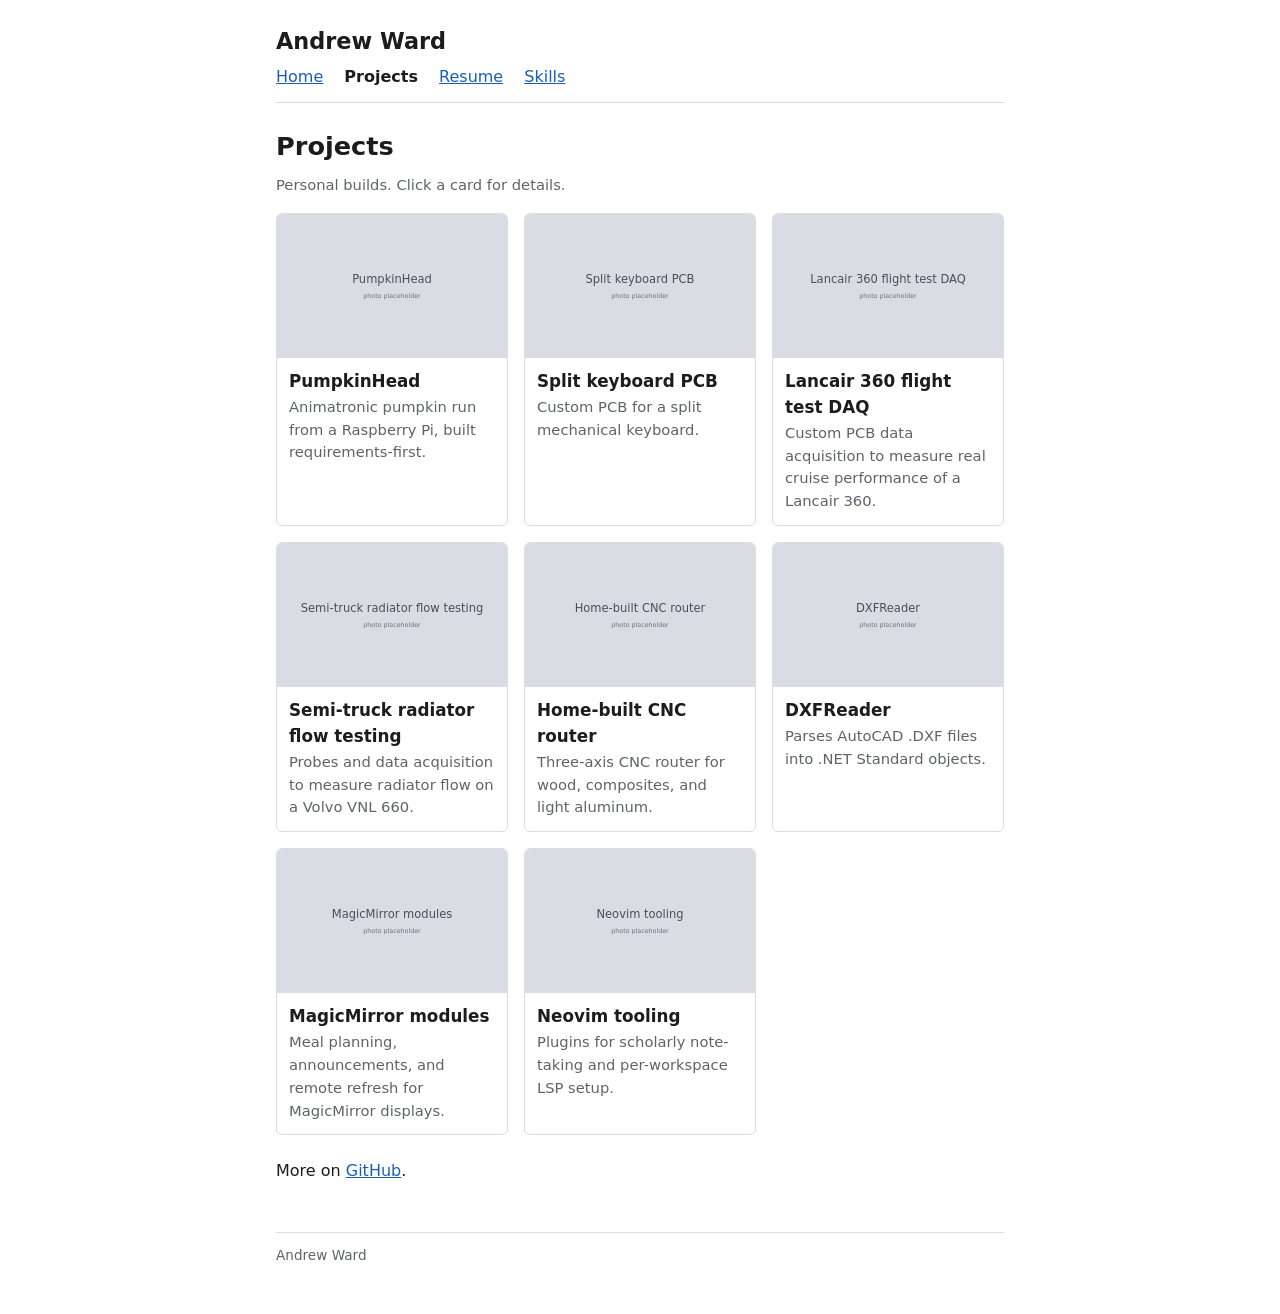
==== projects/index.html @ 2b76e6ec "Project cards with per-project pages; contact in header; swap in no-contact resume PDF - projects/in" ====
<!doctype html>
<html lang="en">
<head>
  <meta charset="utf-8">
  <meta name="viewport" content="width=device-width, initial-scale=1">
  <title>Projects · Andrew Ward</title>
  <link rel="stylesheet" href="../style.css">
</head>
<body>
  <header>
    <a class="name" href="../index.html">Andrew Ward</a>
    <nav>
      <a href="../index.html">Home</a>
      <a href="../projects/index.html" aria-current="page">Projects</a>
      <a href="../resume.html">Resume</a>
      <a href="../skills.html">Skills</a>
    </nav>
  </header>

  <main>
    <h1>Projects</h1>
    <p class="meta">Personal builds. Click a card for details.</p>

    <div class="cards">
      <a class="card" href="pumpkinhead/index.html">
        <img src="pumpkinhead/cover.svg" alt="PumpkinHead">
        <h3>PumpkinHead</h3>
        <p>Animatronic pumpkin run from a Raspberry Pi, built requirements-first.</p>
      </a>
      <a class="card" href="split-keyboard/index.html">
        <img src="split-keyboard/cover.svg" alt="Split keyboard PCB">
        <h3>Split keyboard PCB</h3>
        <p>Custom PCB for a split mechanical keyboard.</p>
      </a>
      <a class="card" href="lancair-daq/index.html">
        <img src="lancair-daq/cover.svg" alt="Lancair 360 flight test DAQ">
        <h3>Lancair 360 flight test DAQ</h3>
        <p>Custom PCB data acquisition to measure real cruise performance of a Lancair 360.</p>
      </a>
      <a class="card" href="radiator-testing/index.html">
        <img src="radiator-testing/cover.svg" alt="Semi-truck radiator flow testing">
        <h3>Semi-truck radiator flow testing</h3>
        <p>Probes and data acquisition to measure radiator flow on a Volvo VNL 660.</p>
      </a>
      <a class="card" href="cnc-router/index.html">
        <img src="cnc-router/cover.svg" alt="Home-built CNC router">
        <h3>Home-built CNC router</h3>
        <p>Three-axis CNC router for wood, composites, and light aluminum.</p>
      </a>
      <a class="card" href="dxfreader/index.html">
        <img src="dxfreader/cover.svg" alt="DXFReader">
        <h3>DXFReader</h3>
        <p>Parses AutoCAD .DXF files into .NET Standard objects.</p>
      </a>
      <a class="card" href="magicmirror/index.html">
        <img src="magicmirror/cover.svg" alt="MagicMirror modules">
        <h3>MagicMirror modules</h3>
        <p>Meal planning, announcements, and remote refresh for MagicMirror displays.</p>
      </a>
      <a class="card" href="neovim/index.html">
        <img src="neovim/cover.svg" alt="Neovim tooling">
        <h3>Neovim tooling</h3>
        <p>Plugins for scholarly note-taking and per-workspace LSP setup.</p>
      </a>
    </div>

    <p>More on <a href="https://github.com/asward">GitHub</a>.</p>
  </main>

  <footer>Andrew Ward</footer>
</body>
</html>
---- style.css ----
:root {
  --fg: #1c1c1c;
  --muted: #5f6368;
  --bg: #ffffff;
  --rule: #dddddd;
  --link: #1a5fb4;
}

@media (prefers-color-scheme: dark) {
  :root {
    --fg: #e6e6e6;
    --muted: #a0a0a0;
    --bg: #151515;
    --rule: #333333;
    --link: #78aeed;
  }
}

* { box-sizing: border-box; }

body {
  margin: 0 auto;
  max-width: 760px;
  padding: 0 16px 48px;
  font: 16px/1.55 system-ui, -apple-system, "Segoe UI", Roboto, sans-serif;
  color: var(--fg);
  background: var(--bg);
}

header {
  padding: 24px 0 12px;
  border-bottom: 1px solid var(--rule);
  margin-bottom: 24px;
}

header .name {
  font-size: 1.4rem;
  font-weight: 700;
  color: var(--fg);
  text-decoration: none;
}

header .contact { color: var(--muted); margin-left: 6px; }

nav { margin-top: 6px; }

.cards {
  display: grid;
  grid-template-columns: repeat(auto-fill, minmax(220px, 1fr));
  gap: 16px;
  margin: 16px 0 24px;
}

.card {
  display: block;
  border: 1px solid var(--rule);
  border-radius: 6px;
  overflow: hidden;
  color: var(--fg);
  text-decoration: none;
}

.card:hover { border-color: var(--link); }
.card img { display: block; width: 100%; aspect-ratio: 8 / 5; object-fit: cover; }
.card h3 { margin: 10px 12px 2px; }
.card p { margin: 0 12px 12px; color: var(--muted); font-size: 0.92rem; }

img.hero { display: block; width: 100%; height: auto; border-radius: 6px; margin: 12px 0; }
nav a { margin-right: 16px; }
nav a[aria-current="page"] { color: var(--fg); font-weight: 600; text-decoration: none; }

a { color: var(--link); }

h1 { font-size: 1.6rem; margin: 0 0 8px; }
h2 { font-size: 1.2rem; margin: 32px 0 8px; border-bottom: 1px solid var(--rule); padding-bottom: 4px; }
h3 { font-size: 1.05rem; margin: 20px 0 2px; }

.meta { color: var(--muted); font-size: 0.92rem; margin: 0 0 6px; }

ul { padding-left: 20px; }
li { margin: 4px 0; }

dl.skills dt { font-weight: 600; margin-top: 12px; }
dl.skills dd { margin: 2px 0 0; }

footer {
  margin-top: 48px;
  padding-top: 12px;
  border-top: 1px solid var(--rule);
  color: var(--muted);
  font-size: 0.85rem;
}
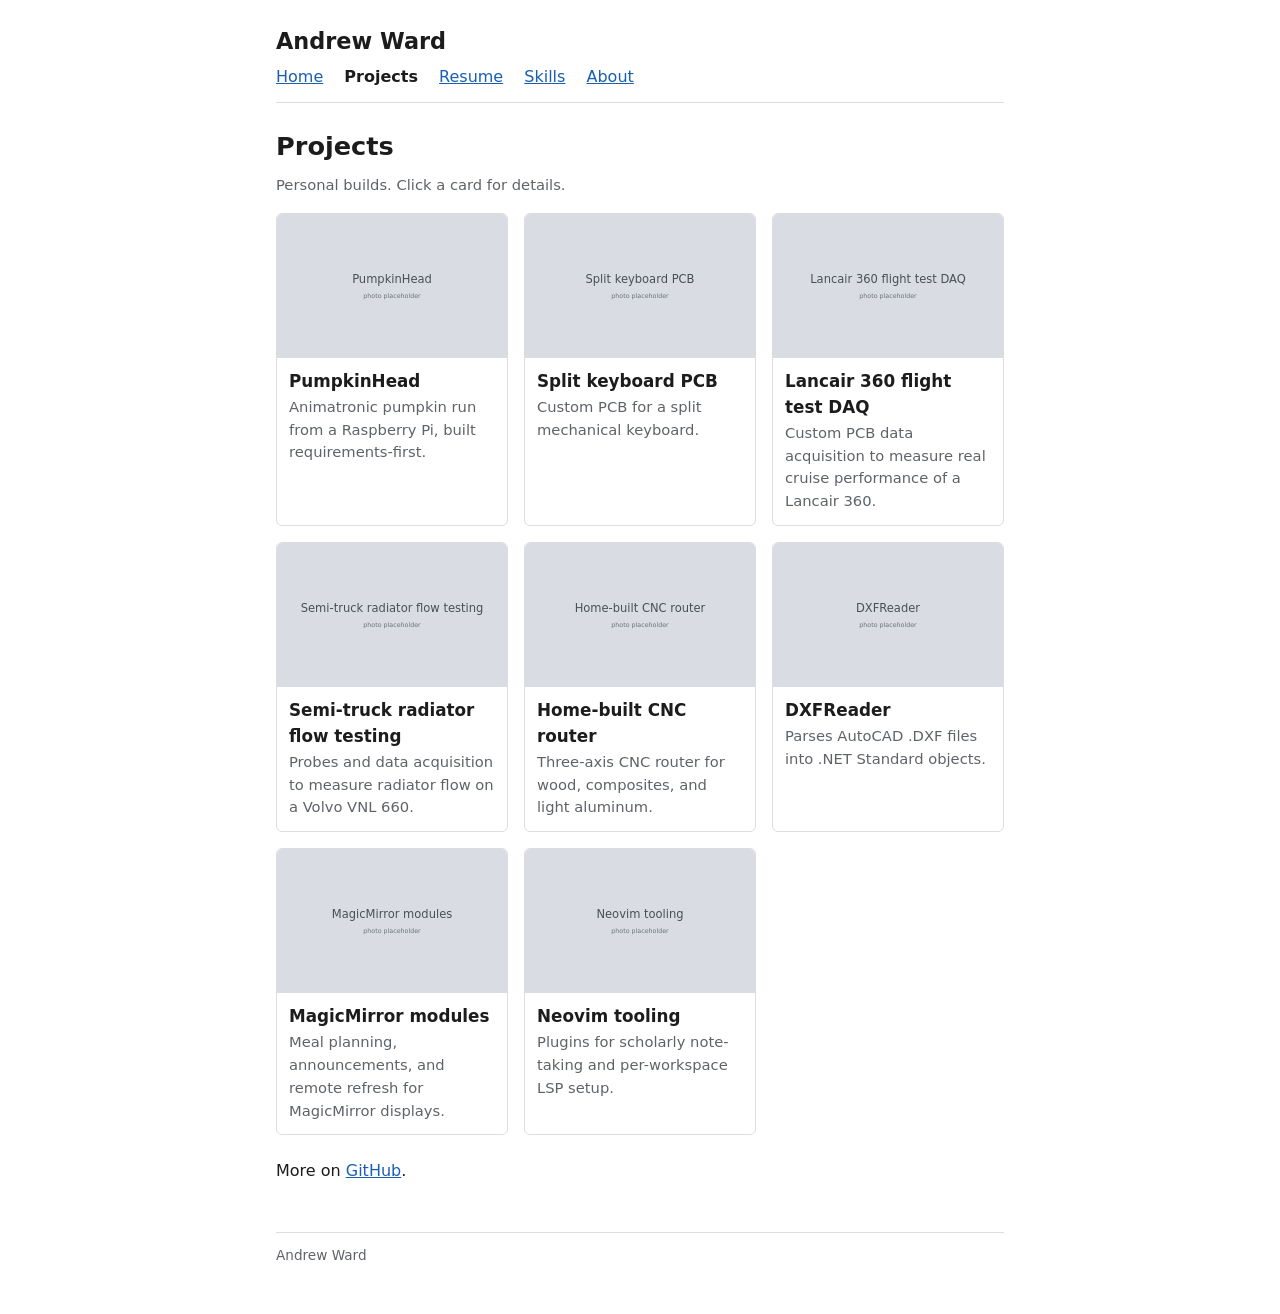
==== commit 58dd800b: "Add About page and collapsible earlier-work section on resume - about.html: hobby rows (flying, home" ====
--- a/projects/index.html
+++ b/projects/index.html
@@ -14,6 +14,7 @@
       <a href="../projects/index.html" aria-current="page">Projects</a>
       <a href="../resume.html">Resume</a>
       <a href="../skills.html">Skills</a>
+      <a href="../about.html">About</a>
     </nav>
   </header>
 
--- a/style.css
+++ b/style.css
@@ -65,6 +65,29 @@
 .card h3 { margin: 10px 12px 2px; }
 .card p { margin: 0 12px 12px; color: var(--muted); font-size: 0.92rem; }
 
+details.fold {
+  margin: 24px 0;
+  border: 1px solid var(--rule);
+  border-radius: 6px;
+  padding: 8px 12px;
+}
+details.fold summary { cursor: pointer; font-weight: 600; }
+details.fold[open] summary { margin-bottom: 8px; }
+
+.hobby {
+  display: grid;
+  grid-template-columns: 200px 1fr;
+  gap: 16px;
+  align-items: start;
+  margin: 20px 0;
+}
+.hobby img { width: 100%; aspect-ratio: 4 / 3; object-fit: cover; border-radius: 6px; }
+.hobby h3 { margin-top: 0; }
+.hobby p { margin: 4px 0 0; }
+@media (max-width: 520px) {
+  .hobby { grid-template-columns: 1fr; }
+}
+
 img.hero { display: block; width: 100%; height: auto; border-radius: 6px; margin: 12px 0; }
 nav a { margin-right: 16px; }
 nav a[aria-current="page"] { color: var(--fg); font-weight: 600; text-decoration: none; }
@@ -76,6 +99,19 @@
 h3 { font-size: 1.05rem; margin: 20px 0 2px; }
 
 .meta { color: var(--muted); font-size: 0.92rem; margin: 0 0 6px; }
+
+.tag {
+  display: inline-block;
+  padding: 0 6px;
+  border: 1px solid var(--muted);
+  border-radius: 4px;
+  color: var(--muted);
+  font-size: 0.75rem;
+  font-weight: 600;
+  text-transform: uppercase;
+  letter-spacing: 0.04em;
+  vertical-align: middle;
+}
 
 ul { padding-left: 20px; }
 li { margin: 4px 0; }
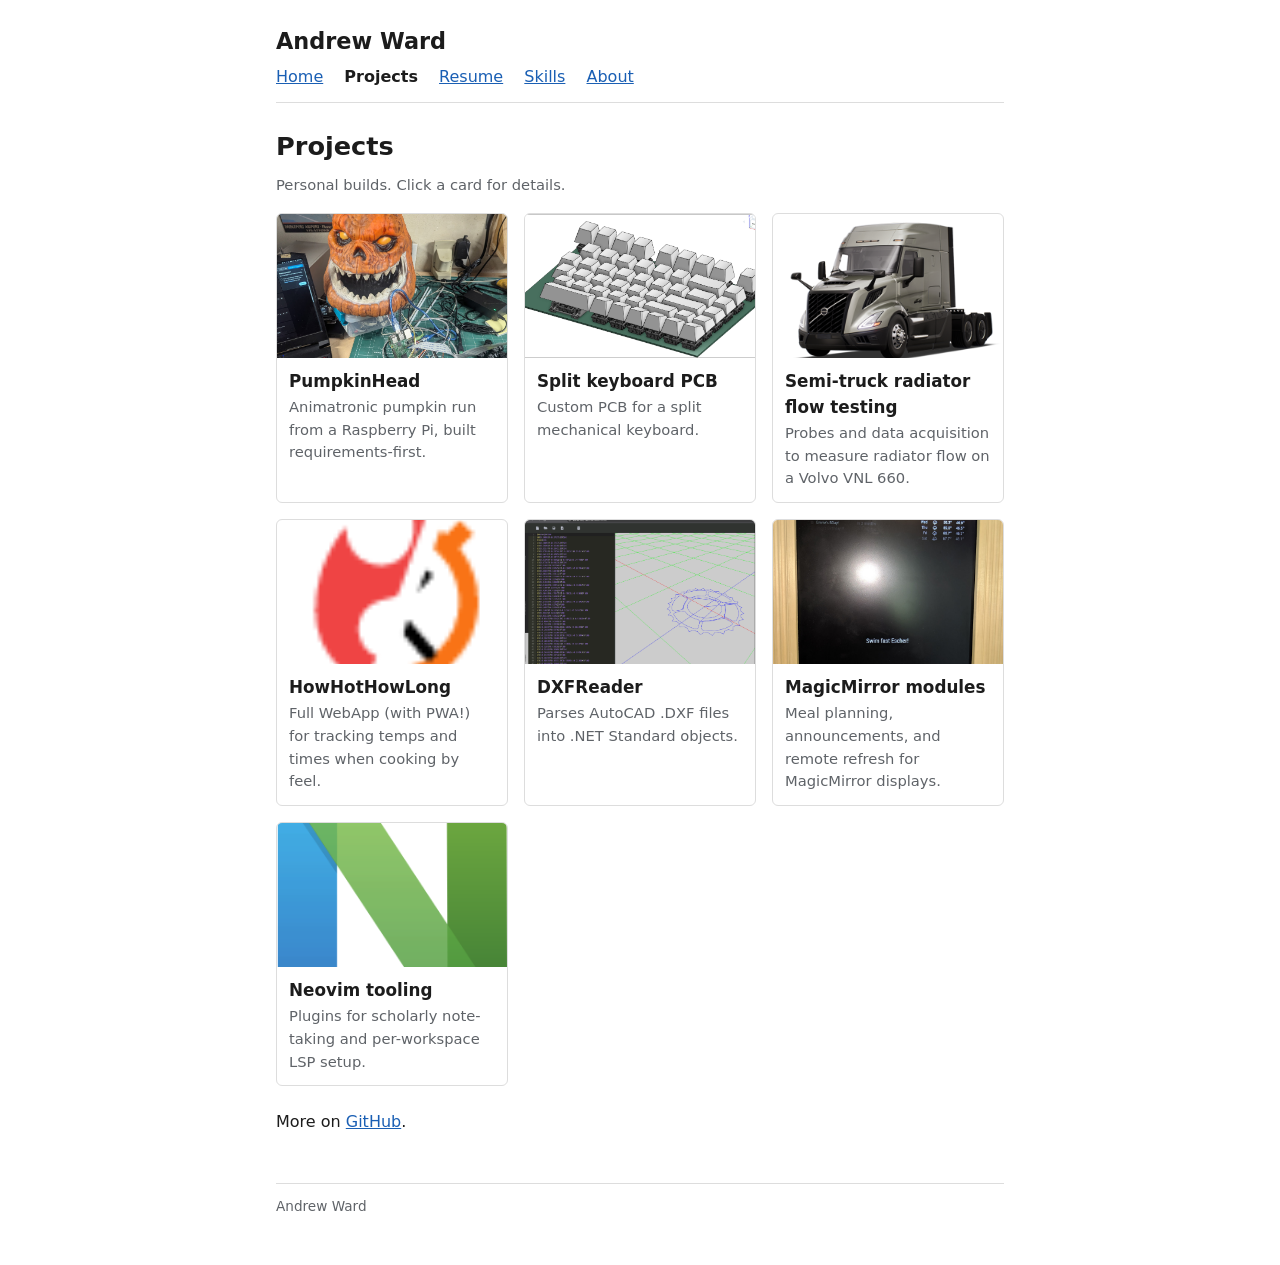
==== commit 65bcbbe3: "projects updates" ====
--- a/projects/index.html
+++ b/projects/index.html
@@ -1,73 +1,99 @@
 <!doctype html>
 <html lang="en">
-<head>
-  <meta charset="utf-8">
-  <meta name="viewport" content="width=device-width, initial-scale=1">
-  <title>Projects · Andrew Ward</title>
-  <link rel="stylesheet" href="../style.css">
-</head>
-<body>
-  <header>
-    <a class="name" href="../index.html">Andrew Ward</a>
-    <nav>
-      <a href="../index.html">Home</a>
-      <a href="../projects/index.html" aria-current="page">Projects</a>
-      <a href="../resume.html">Resume</a>
-      <a href="../skills.html">Skills</a>
-      <a href="../about.html">About</a>
-    </nav>
-  </header>
+  <head>
+    <meta charset="utf-8" />
+    <meta name="viewport" content="width=device-width, initial-scale=1" />
+    <title>Projects · Andrew Ward</title>
+    <link rel="stylesheet" href="../style.css" />
+  </head>
+  <body>
+    <header>
+      <a class="name" href="../index.html">Andrew Ward</a>
+      <nav>
+        <a href="../index.html">Home</a>
+        <a href="../projects/index.html" aria-current="page">Projects</a>
+        <a href="../resume.html">Resume</a>
+        <a href="../skills.html">Skills</a>
+        <a href="../about.html">About</a>
+      </nav>
+    </header>
 
-  <main>
-    <h1>Projects</h1>
-    <p class="meta">Personal builds. Click a card for details.</p>
+    <main>
+      <h1>Projects</h1>
+      <p class="meta">Personal builds. Click a card for details.</p>
 
-    <div class="cards">
-      <a class="card" href="pumpkinhead/index.html">
-        <img src="pumpkinhead/cover.svg" alt="PumpkinHead">
-        <h3>PumpkinHead</h3>
-        <p>Animatronic pumpkin run from a Raspberry Pi, built requirements-first.</p>
-      </a>
-      <a class="card" href="split-keyboard/index.html">
-        <img src="split-keyboard/cover.svg" alt="Split keyboard PCB">
-        <h3>Split keyboard PCB</h3>
-        <p>Custom PCB for a split mechanical keyboard.</p>
-      </a>
-      <a class="card" href="lancair-daq/index.html">
-        <img src="lancair-daq/cover.svg" alt="Lancair 360 flight test DAQ">
-        <h3>Lancair 360 flight test DAQ</h3>
-        <p>Custom PCB data acquisition to measure real cruise performance of a Lancair 360.</p>
-      </a>
-      <a class="card" href="radiator-testing/index.html">
-        <img src="radiator-testing/cover.svg" alt="Semi-truck radiator flow testing">
-        <h3>Semi-truck radiator flow testing</h3>
-        <p>Probes and data acquisition to measure radiator flow on a Volvo VNL 660.</p>
-      </a>
-      <a class="card" href="cnc-router/index.html">
-        <img src="cnc-router/cover.svg" alt="Home-built CNC router">
-        <h3>Home-built CNC router</h3>
-        <p>Three-axis CNC router for wood, composites, and light aluminum.</p>
-      </a>
-      <a class="card" href="dxfreader/index.html">
-        <img src="dxfreader/cover.svg" alt="DXFReader">
-        <h3>DXFReader</h3>
-        <p>Parses AutoCAD .DXF files into .NET Standard objects.</p>
-      </a>
-      <a class="card" href="magicmirror/index.html">
-        <img src="magicmirror/cover.svg" alt="MagicMirror modules">
-        <h3>MagicMirror modules</h3>
-        <p>Meal planning, announcements, and remote refresh for MagicMirror displays.</p>
-      </a>
-      <a class="card" href="neovim/index.html">
-        <img src="neovim/cover.svg" alt="Neovim tooling">
-        <h3>Neovim tooling</h3>
-        <p>Plugins for scholarly note-taking and per-workspace LSP setup.</p>
-      </a>
-    </div>
+      <div class="cards">
+        <a class="card" href="pumpkinhead/index.html">
+          <img src="pumpkinhead/cover.png" alt="PumpkinHead" />
+          <h3>PumpkinHead</h3>
+          <p>
+            Animatronic pumpkin run from a Raspberry Pi, built
+            requirements-first.
+          </p>
+        </a>
+        <a class="card" href="split-keyboard/index.html">
+          <img src="split-keyboard/3d.png" alt="Split keyboard PCB" />
+          <h3>Split keyboard PCB</h3>
+          <p>Custom PCB for a split mechanical keyboard.</p>
+        </a>
+        <!-- <a class="card" href="lancair-daq/index.html"> -->
+        <!--   <img src="lancair-daq/cover.svg" alt="Lancair 360 flight test DAQ" /> -->
+        <!--   <h3>Lancair 360 flight test DAQ</h3> -->
+        <!--   <p> -->
+        <!--     Custom PCB data acquisition to measure real cruise performance of a -->
+        <!--     Lancair 360. -->
+        <!--   </p> -->
+        <!-- </a> -->
+        <a class="card" href="radiator-testing/index.html">
+          <img
+            src="radiator-testing/truck.png"
+            alt="Semi-truck radiator flow testing"
+          />
+          <h3>Semi-truck radiator flow testing</h3>
+          <p>
+            Probes and data acquisition to measure radiator flow on a Volvo VNL
+            660.
+          </p>
+        </a>
+        <a class="card" href="howhothowlong/index.html">
+          <img
+            src="howhothowlong/cover.png"
+            alt="Just the facts for cooking and baking"
+          />
+          <h3>HowHotHowLong</h3>
+          <p>
+            Full WebApp (with PWA!) for tracking temps and times when cooking by
+            feel.
+          </p>
+        </a>
+        <!-- <a class="card" href="cnc-router/index.html"> -->
+        <!--   <img src="cnc-router/cover.svg" alt="Home-built CNC router" /> -->
+        <!--   <h3>Home-built CNC router</h3> -->
+        <!--   <p>Three-axis CNC router for wood, composites, and light aluminum.</p> -->
+        <!-- </a> -->
+        <a class="card" href="dxfreader/index.html">
+          <img src="dxfreader/cover.png" alt="DXFReader" />
+          <h3>DXFReader</h3>
+          <p>Parses AutoCAD .DXF files into .NET Standard objects.</p>
+        </a>
+        <a class="card" href="magicmirror/index.html">
+          <img src="magicmirror/cover.png" alt="MagicMirror modules" />
+          <h3>MagicMirror modules</h3>
+          <p>
+            Meal planning, announcements, and remote refresh for MagicMirror
+            displays.
+          </p>
+        </a>
+        <a class="card" href="neovim/index.html">
+          <img src="neovim/cover.webp" alt="Neovim tooling" />
+          <h3>Neovim tooling</h3>
+          <p>Plugins for scholarly note-taking and per-workspace LSP setup.</p>
+        </a>
+      </div>
 
-    <p>More on <a href="https://github.com/asward">GitHub</a>.</p>
-  </main>
+      <p>More on <a href="https://github.com/asward">GitHub</a>.</p>
+    </main>
 
-  <footer>Andrew Ward</footer>
-</body>
+    <footer>Andrew Ward</footer>
+  </body>
 </html>
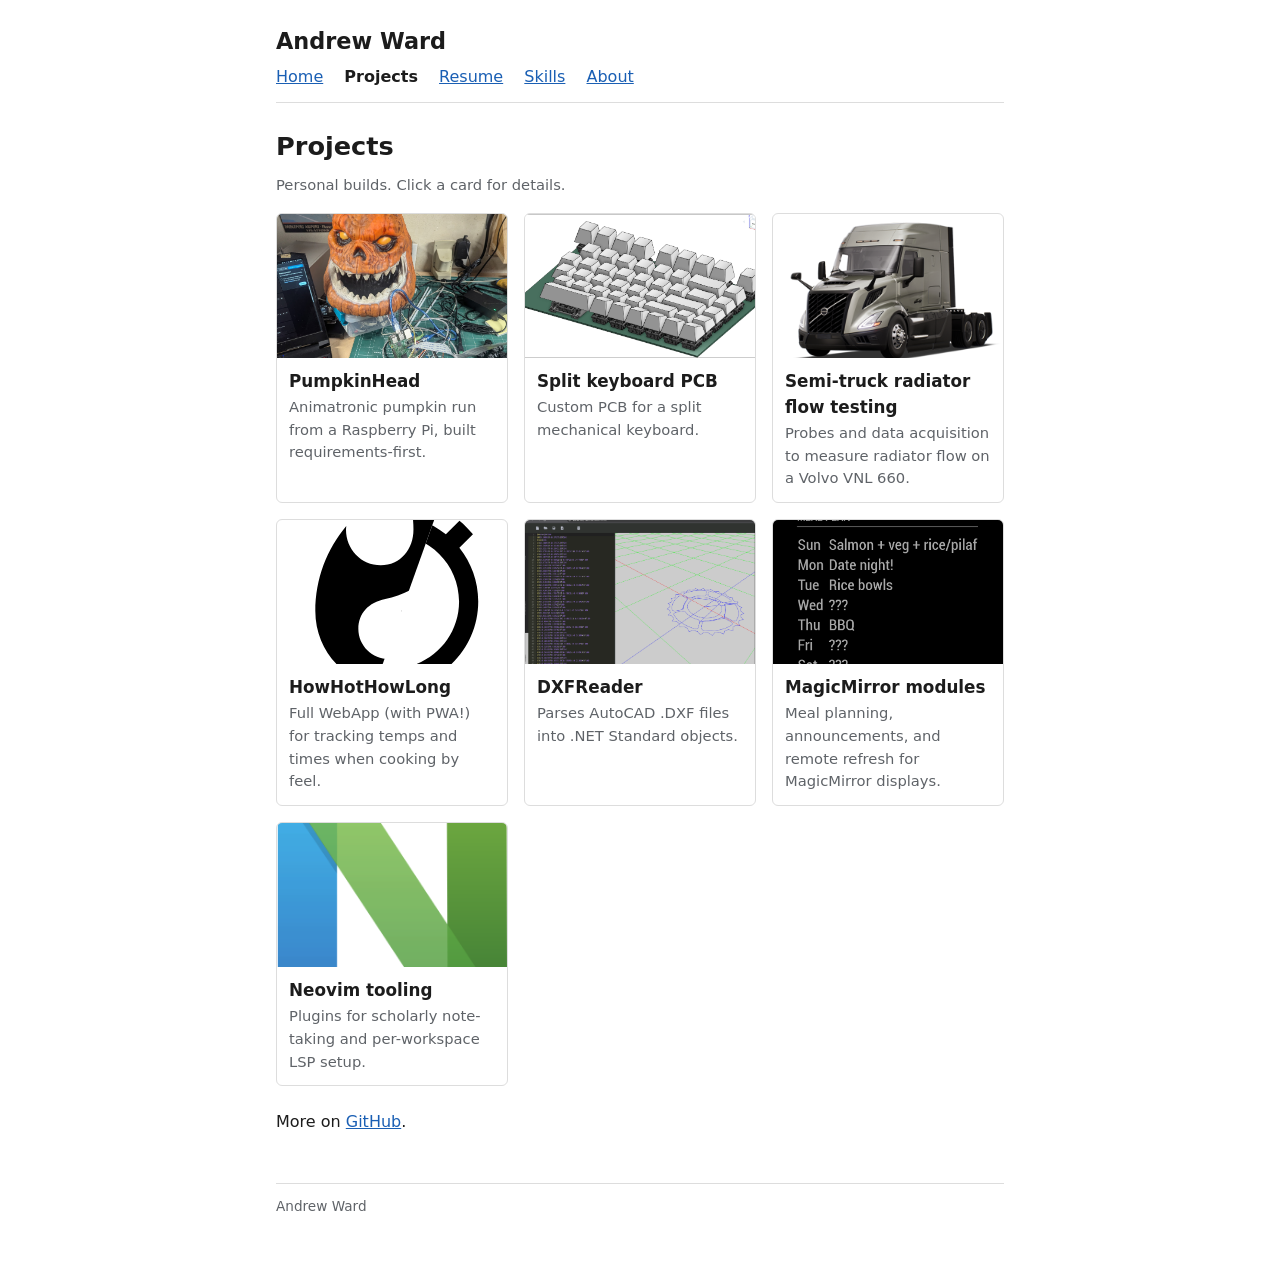
==== commit a4195c61: "clean ups and formating project pages" ====
--- a/projects/index.html
+++ b/projects/index.html
@@ -57,7 +57,7 @@
         </a>
         <a class="card" href="howhothowlong/index.html">
           <img
-            src="howhothowlong/cover.png"
+            src="howhothowlong/cover2.svg"
             alt="Just the facts for cooking and baking"
           />
           <h3>HowHotHowLong</h3>
@@ -77,7 +77,7 @@
           <p>Parses AutoCAD .DXF files into .NET Standard objects.</p>
         </a>
         <a class="card" href="magicmirror/index.html">
-          <img src="magicmirror/cover.png" alt="MagicMirror modules" />
+          <img src="magicmirror/mealplan.png" alt="MagicMirror modules" />
           <h3>MagicMirror modules</h3>
           <p>
             Meal planning, announcements, and remote refresh for MagicMirror
--- a/style.css
+++ b/style.css
@@ -16,13 +16,20 @@
   }
 }
 
-* { box-sizing: border-box; }
+* {
+  box-sizing: border-box;
+}
 
 body {
   margin: 0 auto;
   max-width: 760px;
   padding: 0 16px 48px;
-  font: 16px/1.55 system-ui, -apple-system, "Segoe UI", Roboto, sans-serif;
+  font:
+    16px/1.55 system-ui,
+    -apple-system,
+    "Segoe UI",
+    Roboto,
+    sans-serif;
   color: var(--fg);
   background: var(--bg);
 }
@@ -40,9 +47,18 @@
   text-decoration: none;
 }
 
-header .contact { color: var(--muted); margin-left: 6px; }
-
-nav { margin-top: 6px; }
+header .contact {
+  color: var(--muted);
+  margin-left: 6px;
+}
+
+nav {
+  margin-top: 6px;
+}
+
+img {
+  max-width: 100%;
+}
 
 .cards {
   display: grid;
@@ -60,10 +76,23 @@
   text-decoration: none;
 }
 
-.card:hover { border-color: var(--link); }
-.card img { display: block; width: 100%; aspect-ratio: 8 / 5; object-fit: cover; }
-.card h3 { margin: 10px 12px 2px; }
-.card p { margin: 0 12px 12px; color: var(--muted); font-size: 0.92rem; }
+.card:hover {
+  border-color: var(--link);
+}
+.card img {
+  display: block;
+  width: 100%;
+  aspect-ratio: 8 / 5;
+  object-fit: cover;
+}
+.card h3 {
+  margin: 10px 12px 2px;
+}
+.card p {
+  margin: 0 12px 12px;
+  color: var(--muted);
+  font-size: 0.92rem;
+}
 
 details.fold {
   margin: 24px 0;
@@ -71,8 +100,13 @@
   border-radius: 6px;
   padding: 8px 12px;
 }
-details.fold summary { cursor: pointer; font-weight: 600; }
-details.fold[open] summary { margin-bottom: 8px; }
+details.fold summary {
+  cursor: pointer;
+  font-weight: 600;
+}
+details.fold[open] summary {
+  margin-bottom: 8px;
+}
 
 .hobby {
   display: grid;
@@ -81,24 +115,64 @@
   align-items: start;
   margin: 20px 0;
 }
-.hobby img { width: 100%; aspect-ratio: 4 / 3; object-fit: cover; border-radius: 6px; }
-.hobby h3 { margin-top: 0; }
-.hobby p { margin: 4px 0 0; }
+.hobby img {
+  width: 100%;
+  aspect-ratio: 4 / 3;
+  object-fit: cover;
+  border-radius: 6px;
+}
+.hobby h3 {
+  margin-top: 0;
+}
+.hobby p {
+  margin: 4px 0 0;
+}
 @media (max-width: 520px) {
-  .hobby { grid-template-columns: 1fr; }
-}
-
-img.hero { display: block; width: 100%; height: auto; border-radius: 6px; margin: 12px 0; }
-nav a { margin-right: 16px; }
-nav a[aria-current="page"] { color: var(--fg); font-weight: 600; text-decoration: none; }
-
-a { color: var(--link); }
-
-h1 { font-size: 1.6rem; margin: 0 0 8px; }
-h2 { font-size: 1.2rem; margin: 32px 0 8px; border-bottom: 1px solid var(--rule); padding-bottom: 4px; }
-h3 { font-size: 1.05rem; margin: 20px 0 2px; }
-
-.meta { color: var(--muted); font-size: 0.92rem; margin: 0 0 6px; }
+  .hobby {
+    grid-template-columns: 1fr;
+  }
+}
+
+img.hero {
+  display: block;
+  width: 100%;
+  height: auto;
+  border-radius: 6px;
+  margin: 12px 0;
+}
+nav a {
+  margin-right: 16px;
+}
+nav a[aria-current="page"] {
+  color: var(--fg);
+  font-weight: 600;
+  text-decoration: none;
+}
+
+a {
+  color: var(--link);
+}
+
+h1 {
+  font-size: 1.6rem;
+  margin: 0 0 8px;
+}
+h2 {
+  font-size: 1.2rem;
+  margin: 32px 0 8px;
+  border-bottom: 1px solid var(--rule);
+  padding-bottom: 4px;
+}
+h3 {
+  font-size: 1.05rem;
+  margin: 20px 0 2px;
+}
+
+.meta {
+  color: var(--muted);
+  font-size: 0.92rem;
+  margin: 0 0 6px;
+}
 
 .tag {
   display: inline-block;
@@ -113,11 +187,20 @@
   vertical-align: middle;
 }
 
-ul { padding-left: 20px; }
-li { margin: 4px 0; }
-
-dl.skills dt { font-weight: 600; margin-top: 12px; }
-dl.skills dd { margin: 2px 0 0; }
+ul {
+  padding-left: 20px;
+}
+li {
+  margin: 4px 0;
+}
+
+dl.skills dt {
+  font-weight: 600;
+  margin-top: 12px;
+}
+dl.skills dd {
+  margin: 2px 0 0;
+}
 
 footer {
   margin-top: 48px;
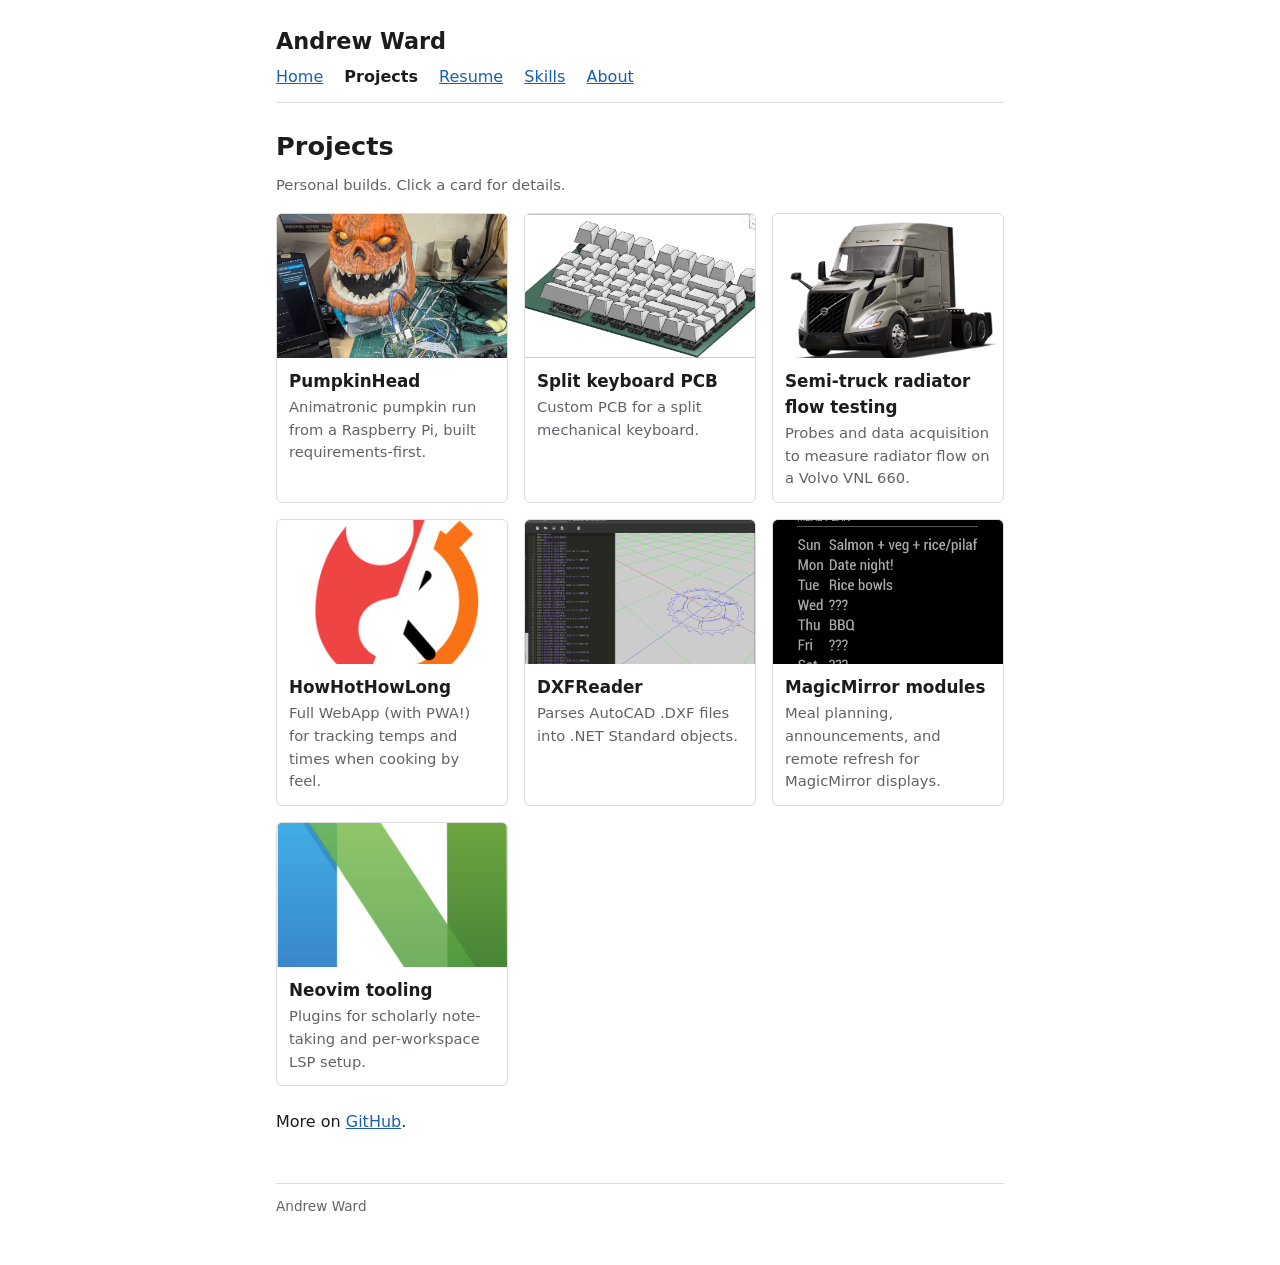
==== commit 86f04faf: "hhhl logo swap" ====
--- a/projects/index.html
+++ b/projects/index.html
@@ -57,7 +57,7 @@
         </a>
         <a class="card" href="howhothowlong/index.html">
           <img
-            src="howhothowlong/cover2.svg"
+            src="howhothowlong/icon-512.png"
             alt="Just the facts for cooking and baking"
           />
           <h3>HowHotHowLong</h3>
